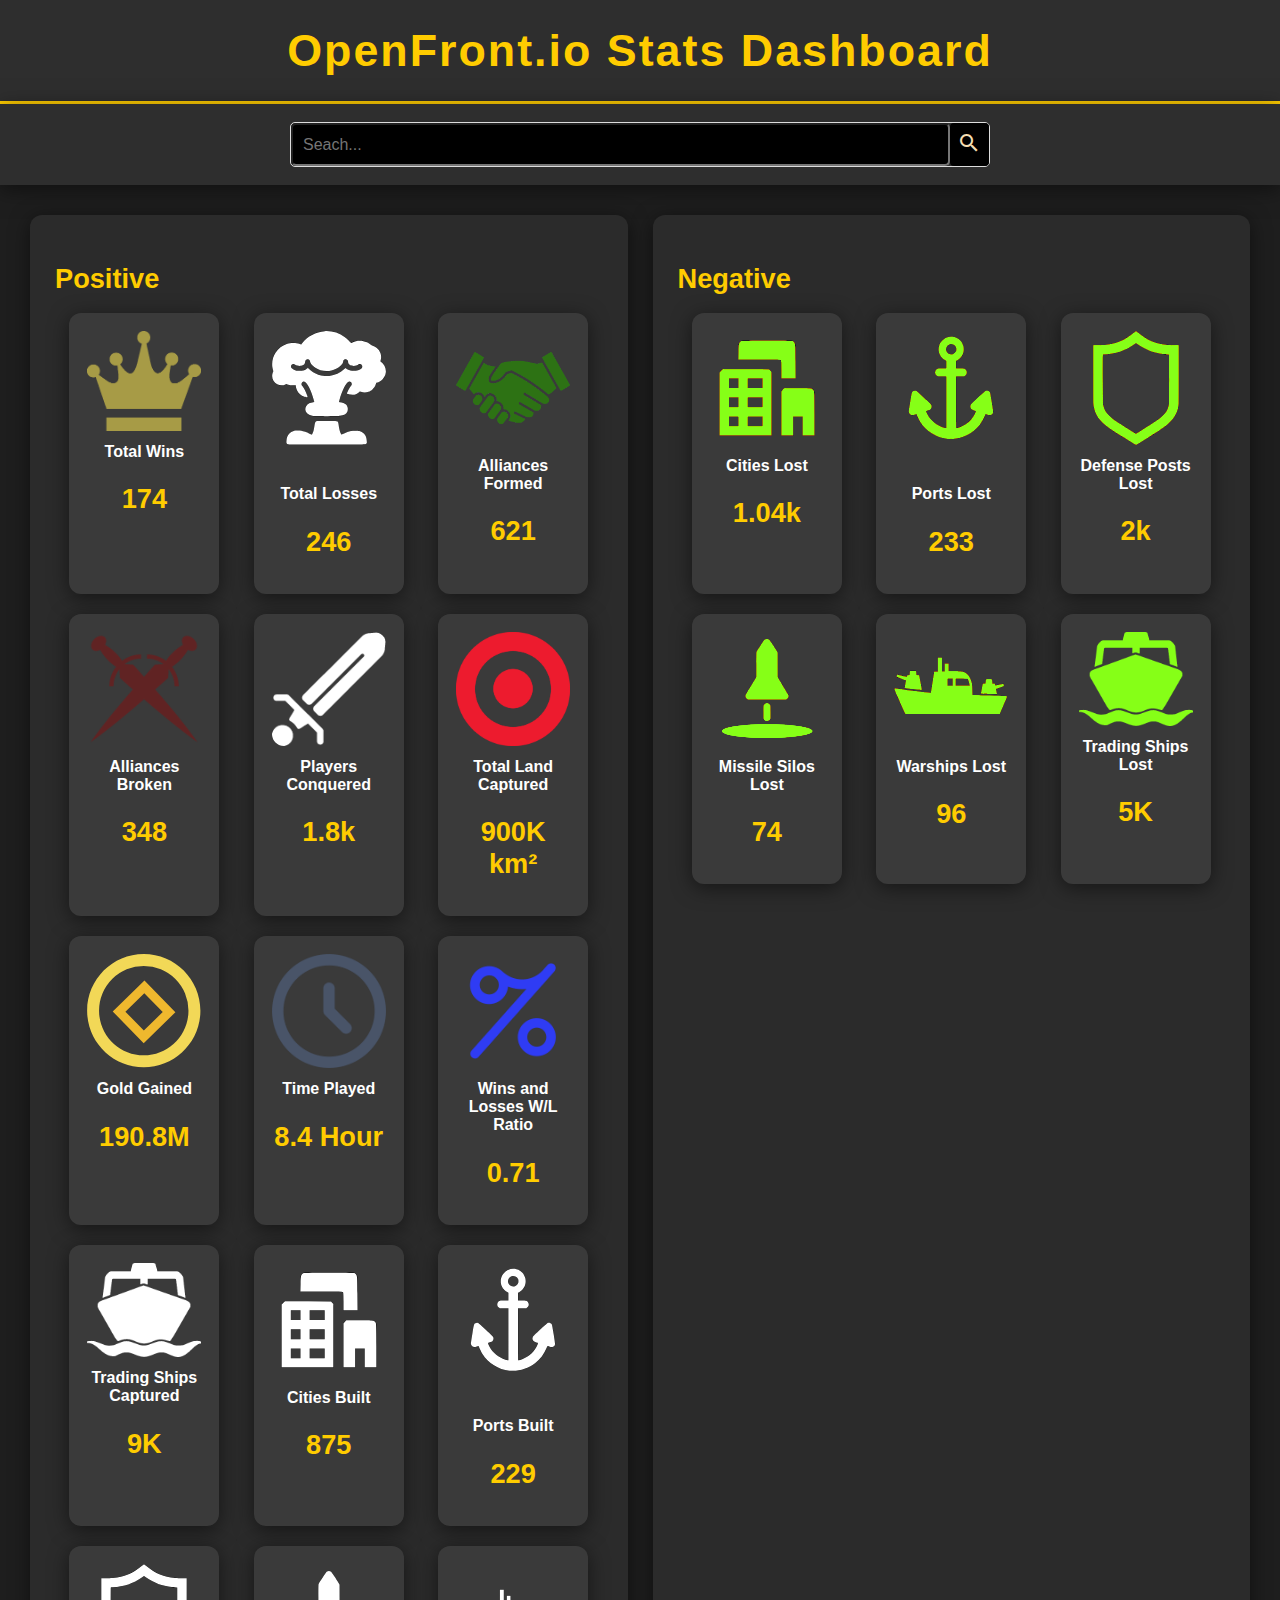
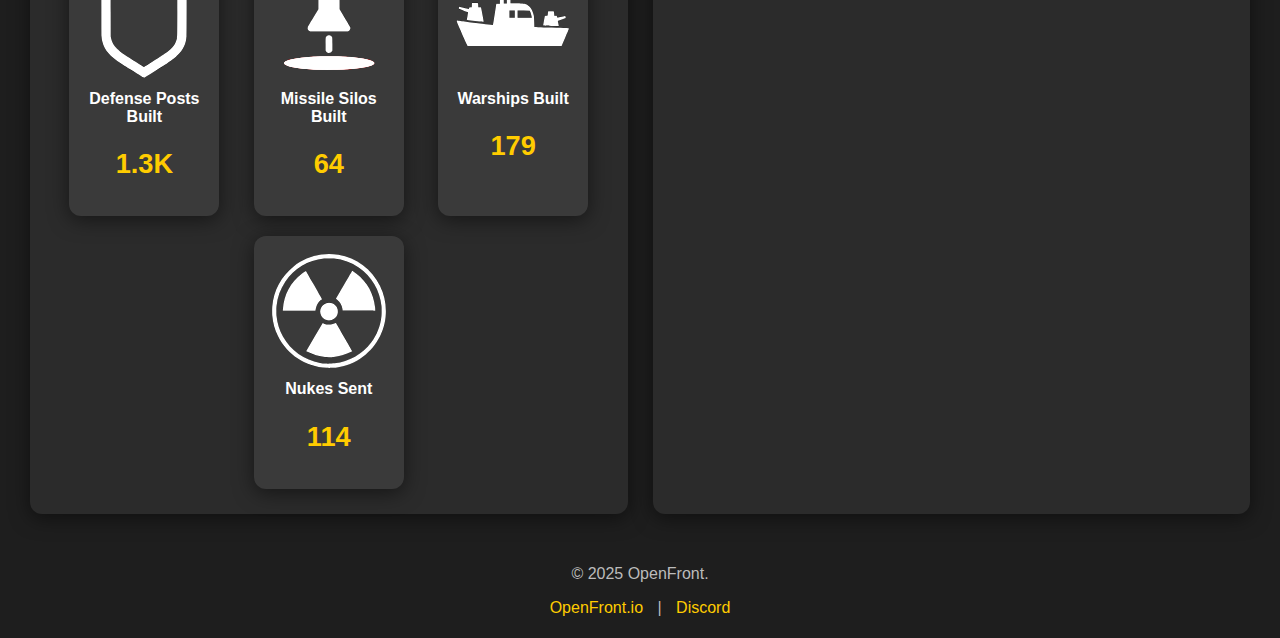
==== Openfront Stats Website/playerstats.html @ 2bfa172c "Add files via upload" ====
<!DOCTYPE html>
<html lang="en">
<head>
    <meta charset="UTF-8">
    <meta name="viewport" content="width=device-width, initial-scale=1.0">
    <link href="https://fonts.googleapis.com/icon?family=Material+Icons" rel="stylesheet" />
    <title>OpenFront.io Statistics System</title>
    <link rel="stylesheet" href="styles/main.css">
</head>
<body>
    <header>
        <h1>OpenFront.io Stats Dashboard</h1>
    </header>
    <nav>
        <div class="header__search">
            <form action="javascript:void(0);">
                <input id="searchbar" onkeyup="searchStructures()" type="text" name="search" placeholder="Seach..." />
                <button type="submit"><i class="material-icons">search</i></button>
            </form>
        </div>
    </nav>
    <div class="container">
        <div class="section">
            <h2>Positive</h2>
            <div class="structures">
                <div class="structure-item">
                    <img src="assets/images/icons/CrownIcon.png" alt="Crown">
                    <h4>Total Wins</h4>
                    <h2>174</h2>
                </div>
                <div class="structure-item">
                    <img src="assets/images/icons/MushroomCloudIconWhite.svg" alt="MushroomCloud">
                    <h4>Total Losses</h4>
                    <h2>246</h2>
                </div>
                <div class="structure-item">
                    <img src="assets/images/icons/AllianceIcon.png" alt="Alliance">
                    <h4>Alliances Formed</h4>
                    <h2>621</h2>
                </div>
                <div class="structure-item">
                    <img src="assets/images/icons/TraitorIcon.png" alt="TraitorIcon">
                    <h4>Alliances Broken</h4>
                    <h2>348</h2>
                </div>
                <div class="structure-item">
                    <img src="assets/images/icons/SwordIconWhite.png" alt="SwordIcon">
                    <h4>Players Conquered</h4>
                    <h2>1.8k</h2>
                </div>
                <div class="structure-item">
                    <img src="assets/images/icons/TargetIcon.png" alt="TargetIcon">
                    <h4>Total Land Captured</h4>
                    <h2>900K km²</h2>
                </div>
                <div class="structure-item">
                    <img src="assets/images/icons/GoldCoinIcon.svg" alt="GoldIcon">
                    <h4>Gold Gained</h4>
                    <h2>190.8M</h2>
                </div>
                <div class="structure-item">
                    <img src="assets/images/icons/ClockIcon.png" alt="ClockIcon">
                    <h4>Time Played</h4>
                    <h2>8.4 Hour</h2>
                </div>
                <div class="structure-item">
                    <img src="assets/images/icons/PercentageIcon.png" alt="PercentageIcon">
                    <h4>Wins and Losses W/L Ratio</h4>
                    <h2>0.71</h2>
                </div>
                <div class="structure-item">
                    <img src="assets/images/icons/BoatIconWhite.png" alt="BoatIconWhite">
                    <h4>Trading Ships Captured</h4>
                    <h2>9K</h2>
                </div>
                <div class="structure-item">
                    <img src="assets/images/icons/CityIconWhite.svg" alt="City">
                    <h4>Cities Built</h4>
                    <h2>875</h2>
                </div>
                <div class="structure-item">
                    <img src="assets/images/icons/PortIcon.svg" alt="Port">
                    <h4>Ports Built</h4>
                    <h2>229</h2>
                </div>
                <div class="structure-item">
                    <img src="assets/images/icons/ShieldIconWhite.svg" alt="Defense Post">
                    <h4>Defense Posts Built</h4>
                    <h2>1.3K</h2>
                </div>
                <div class="structure-item">
                    <img src="assets/images/icons/MissileSiloIconWhite.svg" alt="Missile Silo">
                    <h4>Missile Silos Built</h4>
                    <h2>64</h2>
                </div>
                <div class="structure-item">
                    <img src="assets/images/icons/DestroyerIconWhite.svg" alt="Warship">
                    <h4>Warships Built</h4>
                    <h2>179</h2>
                </div>
                <div class="structure-item">
                    <img src="assets/images/icons/NukeIconWhite.svg" alt="Nukes">
                    <h4>Nukes Sent</h4>
                    <h2>114</h2>
                </div>
            </div>
        </div>
        <div class="section">
            <h2>Negative</h2>
            <div class="structures">
                <div class="structure-item">
                    <img style="filter: sepia(1) saturate(3000%) hue-rotate(30deg) brightness(100%) contrast(100%);" src="assets/images/icons/CityIconWhite.svg" alt="City">
                    <h4>Cities Lost</h4>
                    <h2>1.04k</h2>
                </div>
                <div class="structure-item">
                    <img style="filter: sepia(1) saturate(3000%) hue-rotate(30deg) brightness(100%) contrast(100%);" src="assets/images/icons/PortIcon.svg" alt="Port">
                    <h4>Ports Lost</h4>
                    <h2>233</h2>
                </div>
                <div class="structure-item">
                    <img style="filter: sepia(1) saturate(3000%) hue-rotate(30deg) brightness(100%) contrast(100%);" src="assets/images/icons/ShieldIconWhite.svg" alt="Defense Post">
                    <h4>Defense Posts Lost</h4>
                    <h2>2k</h2>
                </div>
                <div class="structure-item">
                    <img style="filter: sepia(1) saturate(3000%) hue-rotate(30deg) brightness(100%) contrast(100%);" src="assets/images/icons/MissileSiloIconWhite.svg" alt="Missile Silo">
                    <h4>Missile Silos Lost</h4>
                    <h2>74</h2>
                </div>
                <div class="structure-item">
                    <img style="filter: sepia(1) saturate(3000%) hue-rotate(30deg) brightness(100%) contrast(100%);" src="assets/images/icons/DestroyerIconWhite.svg" alt="Warship">
                    <h4>Warships Lost</h4>
                    <h2>96</h2>
                </div>
                <div class="structure-item">
                    <img style="filter: sepia(1) saturate(3000%) hue-rotate(30deg) brightness(100%) contrast(100%);" src="assets/images/icons/BoatIconWhite.png" alt="BoatIconWhite">
                    <h4>Trading Ships Lost</h4>
                    <h2>5K</h2>
                </div>
            </div>
        </div>
    </div>
        <!-- Footer Section -->
        <footer class="footer">
            <p>&copy; 2025 OpenFront.</p>
            <p><a href="#">OpenFront.io</a> | <a href="#">Discord</a></p>
        </footer>
        <script>
            function searchStructures() {
    const searchValue = document.getElementById('searchbar').value.trim().toLowerCase();
    const structureItems = document.querySelectorAll('.structure-item');
    let resultsFound = false;

    structureItems.forEach((item) => {
        const title = item.querySelector('h4').innerText.toLowerCase();

        // Check if the title matches the search value
        if (title.includes(searchValue)) {
            item.style.display = 'block';
            resultsFound = true;
        } else {
            item.style.display = 'none';
        }
    });

    // Show/hide "No results" message
    const noResultsElement = document.getElementById('noResults');
    if (noResultsElement) {
        noResultsElement.style.display = resultsFound ? 'none' : 'block';
    }
} 

// Optional: Add an event listener to trigger the search on input
const searchBar = document.getElementById('searchbar');
if (searchBar) {
    searchBar.addEventListener('input', searchStructures);
} 

        </script>
</body>
</html>
---- Openfront Stats Website/styles/main.css ----
:root {
    --primary-color: #ffcc00;
    --secondary-color: #2e2e2e;
    --background-color: #1e1e1e;
    --text-color: #fff;
    --card-bg: #2b2b2b;
    --hover-bg: #3a3a3a;
    --hover-red: #ff4d4d;
    --border-radius: 12px;
    --shadow: 0 4px 20px rgba(0, 0, 0, 0.5);
}

* {
    box-sizing: border-box;
}

body {
    margin: 0;
    padding: 0;
    font-family: 'Arial', sans-serif;
    background-color: var(--background-color);
    color: var(--text-color);
}

header {
    padding: 25px;
    text-align: center;
    background-color: var(--secondary-color);
    border-bottom: 3px solid var(--primary-color);
    box-shadow: var(--shadow);
}

h1 {
    margin: 0;
    font-size: 2.8em;
    color: var(--primary-color);
    letter-spacing: 2px;
}

nav {
    display: flex;
    justify-content: center;
    gap: 40px;
    padding: 18px;
    background-color: var(--secondary-color);
    box-shadow: var(--shadow);
}

nav a {
    text-decoration: none;
    color: var(--text-color);
    padding: 14px 28px;
    border-radius: var(--border-radius);
    background-color: var(--card-bg);
    transition: background 0.3s, transform 0.2s;
}

nav a:hover {
    background-color: var(--hover-bg);
    transform: scale(1.1);
}

.container {
    padding: 30px;
    display: grid;
    grid-template-columns: repeat(auto-fit, minmax(300px, 1fr));
    gap: 25px;
}

.section {
    padding: 25px;
    background-color: var(--card-bg);
    border-radius: var(--border-radius);
    box-shadow: var(--shadow);
    transition: transform 0.3s;
}

.section:hover {
    transform: translateY(-8px);
}

.section h2 {
    color: var(--primary-color);
    margin-bottom: 18px;
    font-size: 1.7em;
}

.structures {
    display: flex;
    justify-content: space-evenly;
    flex-wrap: wrap;
    gap: 20px;
}

.structure-item {
    text-align: center;
    background-color: var(--hover-bg);
    padding: 18px;
    border-radius: var(--border-radius);
    width: 150px;
    box-shadow: var(--shadow);
    transition: transform 0.3s, background-color 0.3s;
}

.structure-item a{
text-decoration: none;
color: white;
}

.structure-item:hover {
    transform: translateY(-5px);
    background-color: var(--hover-red);
}

.structure-item img {
    width: 100%;
    border-radius: var(--border-radius);
}

.structure-item h4, .structure-item p {
    margin: 8px 0;
}

.footer {
    padding: 5px;
    text-align: center;
    color: #bbb;
}

.footer a {
    color: var(--primary-color);
    text-decoration: none;
    margin: 0 10px;
}

.footer a:hover {
    text-decoration: underline;
}

.stat-highlight {
    color: var(--primary-color);
    font-weight: bold;
}

.btn {
    padding: 14px 28px;
    background-color: var(--primary-color);
    color: #000;
    border: none;
    border-radius: var(--border-radius);
    cursor: pointer;
    transition: background 0.3s, transform 0.2s;
    box-shadow: var(--shadow);
}

.btn:hover {
    background-color: #e6b800;
    transform: scale(1.1);
}

.header__search {
width: 100%; /* Takes the full width of the navbar */
max-width: 700px; /* Optional: to limit the maximum width */
}

.header__search form {
border: 1px solid #ddd;
height: 45px;
display: flex;
border-radius: 5px;
}

.header__search input {
width: 100%; /* Makes the search bar take the full width of the container */
padding: 10px;
border-radius: 5px; /* Rounded corners */
font-size: 16px;
box-sizing: border-box; /* Includes padding and border in the width */
background-color: black;
color: aqua;
}

.header__search button {
padding: 0;
height: 100%;
border: none;
background-color: black;
width: 6%;
color: wheat;
border-radius: 4px;
}

.header__search button:hover {
background-color: blue;
}

.header i {
padding: 0 7px;
cursor: pointer;
color: wheat;
}

@media (max-width: 768px) {
    .header__search {
      max-width: 100%; /* Remove max-width for smaller screens */
    }
  }


/* Scrollable Menu */
.scroll-container {
  position: relative;
  width: 100%;
  overflow: hidden;
  display: flex;
  align-items: center;
  user-select: none; /* Prevents text selection */
}

.scrollmenu {
  display: flex;
  overflow-x: auto;
  white-space: nowrap;
  scroll-behavior: smooth;
  gap: 10px;
  padding: 10px;
  scrollbar-width: none; /* Hide scrollbar for Firefox */
  cursor: grab;
}

.scrollmenu:active {
  cursor: grabbing;
}

.scrollmenu::-webkit-scrollbar {
  display: none; /* Hide scrollbar for Chrome, Safari */
}

.scrollmenu a {
  display: inline-block;
  color: white;
  text-align: center;
  padding: 8px 15px;
  text-decoration: none;
  background-color: #232323;
  border-radius: 5px;
  transition: background 0.3s ease;
  flex-shrink: 0;
}

.scrollmenu a:hover {
  background-color: #4c4b4b;
}

/* Navigation Buttons */
.nav-button {
  position: absolute;
  background-color: rgba(0, 0, 0, 0.4);
  color: white;
  border: none;
  cursor: pointer;
  padding: 10px;
  border-radius: 5px;
  font-size: 20px;
  transition: 0.3s;
  z-index: 10;
}

.nav-button:hover {
  background-color: rgba(0, 0, 0, 0.8);
}

.prev {
  left: 0;
}

.next {
  right: 0;
}
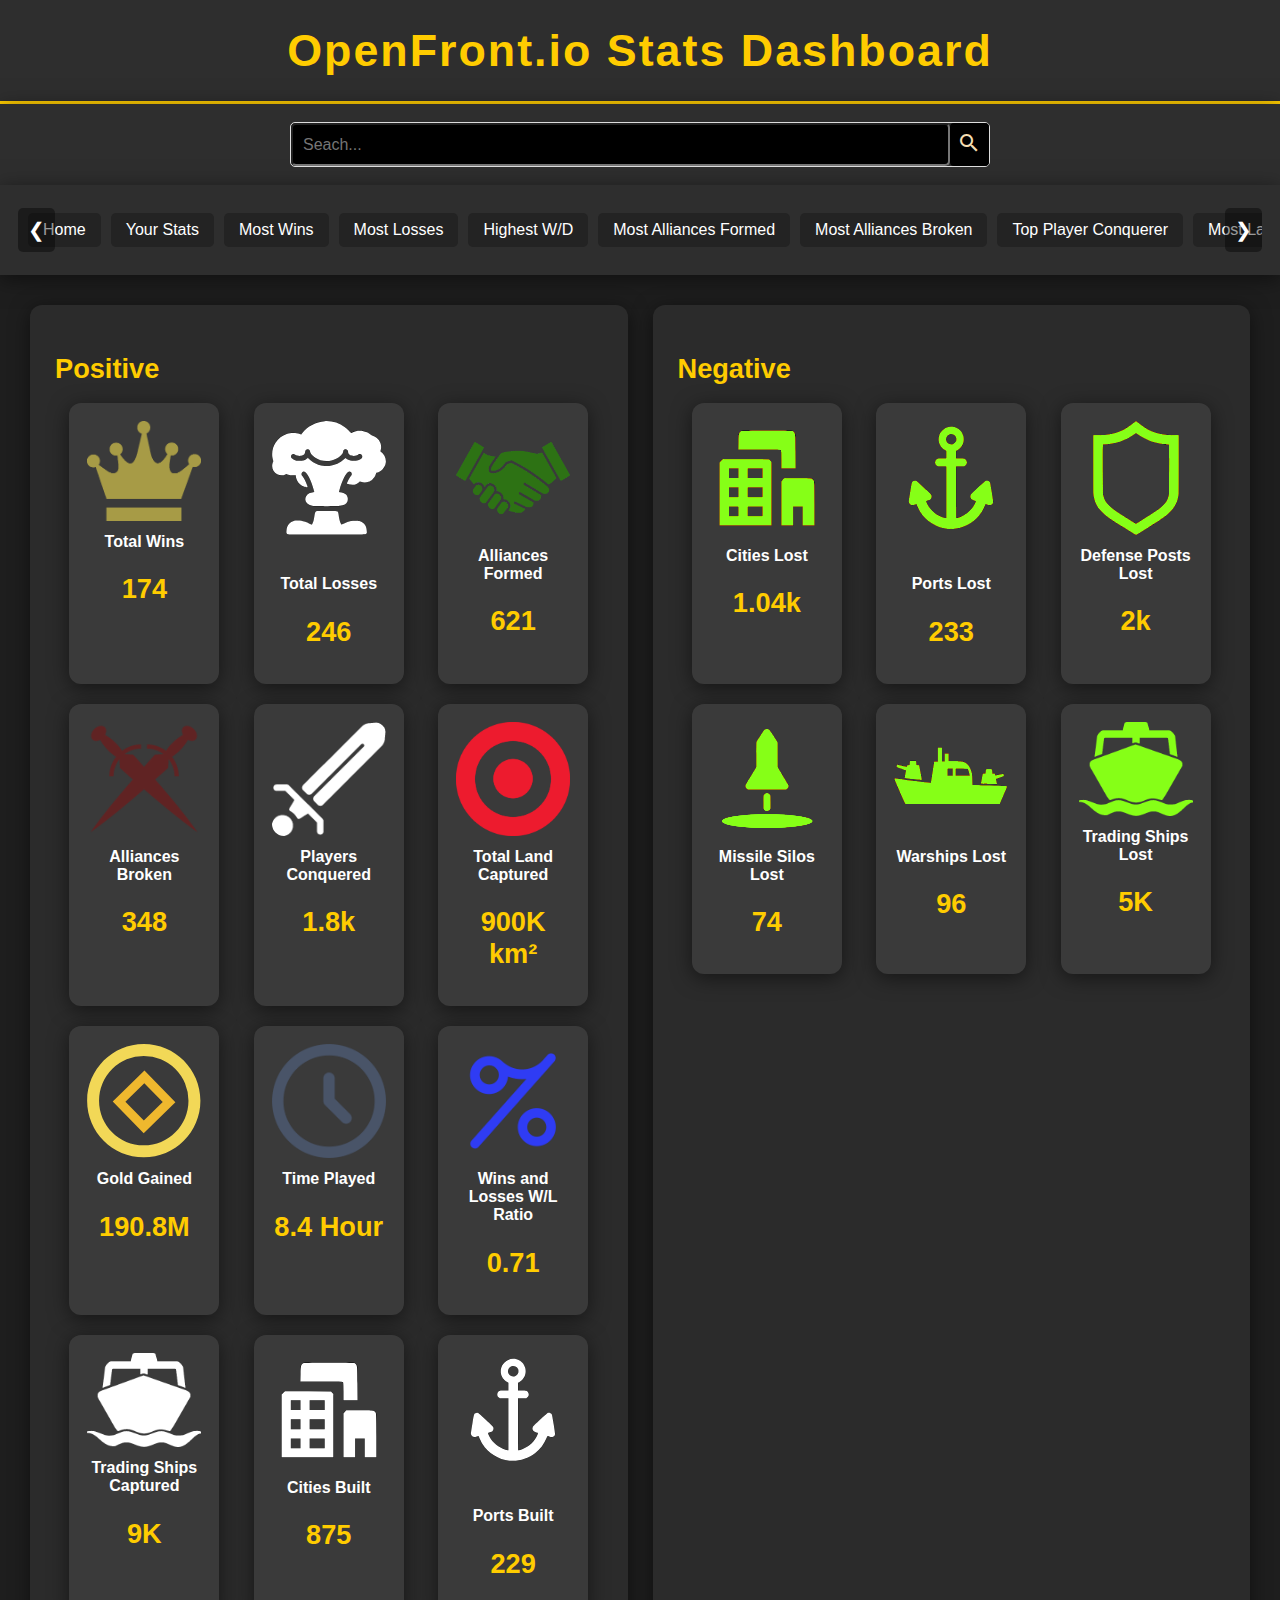
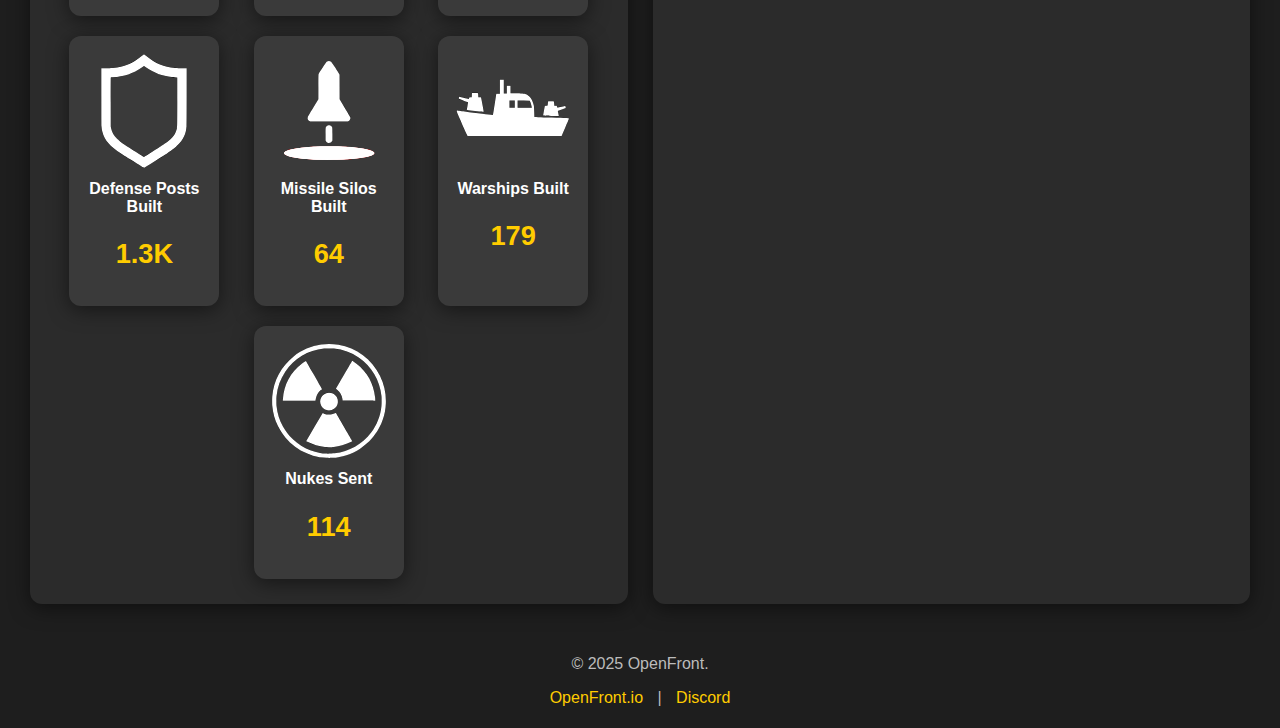
==== commit fbc4b1a0: "Add files via upload" ====
--- a/Openfront Stats Website/playerstats.html
+++ b/Openfront Stats Website/playerstats.html
@@ -19,6 +19,32 @@
             </form>
         </div>
     </nav>
+    <nav>
+        <div class="scroll-container">
+            <button class="nav-button prev">&#10094;</button>
+            <div class="scrollmenu">
+                <a href="../index.html">Home</a>
+                <a href="../playerstats.html">Your Stats</a>
+                <a href="#C3">Most Wins</a>
+                <a href="#C3">Most Losses</a>
+                <a href="#C3">Highest W/D</a>
+                <a href="#C3">Most Alliances Formed</a>
+                <a href="#C3">Most Alliances Broken</a>
+                <a href="#C3">Top Player Conquerer</a>
+                <a href="#C3">Most Land Captured</a>
+                <a href="#C3">Most Gold Earned</a>
+                <a href="#C3">Longest Playtime</a>
+                <a href="#C3">Most Ships Captured</a>
+                <a href="#C3">Most Cities Constructed</a>
+                <a href="#C3">Most Ports Established</a>
+                <a href="#C3">Most Defense Posts Built</a>
+                <a href="#C3">Most Missile Silos Constructed</a>
+                <a href="#C3">Most Warships Created</a>
+                <a href="#C3">Most Nuclear Strikes</a>
+            </div>
+            <button class="nav-button next">&#10095;</button>
+        </div>
+    </nav>
     <div class="container">
         <div class="section">
             <h2>Positive</h2>
@@ -178,5 +204,73 @@
 } 
 
         </script>
+
+<script>
+    const scrollMenu = document.querySelector(".scrollmenu");
+    const prevButton = document.querySelector(".prev");
+    const nextButton = document.querySelector(".next");
+
+    let isDown = false;
+    let startX;
+    let scrollLeft;
+    let velocity = 0;
+    let momentumID;
+
+    function startDragging(e) {
+        isDown = true;
+        startX = e.pageX || e.touches[0].pageX;
+        scrollLeft = scrollMenu.scrollLeft;
+        velocity = 0;
+        cancelMomentumTracking();
+    }
+
+    function stopDragging() {
+        isDown = false;
+        beginMomentumTracking();
+    }
+
+    function moveDragging(e) {
+        if (!isDown) return;
+        e.preventDefault();
+        const x = e.pageX || e.touches[0].pageX;
+        const walk = (x - startX) * 1.5;
+        scrollMenu.scrollLeft = scrollLeft - walk;
+        velocity = (scrollMenu.scrollLeft - scrollLeft) * 0.2;
+    }
+
+    function beginMomentumTracking() {
+        cancelMomentumTracking();
+        momentumID = requestAnimationFrame(momentumLoop);
+    }
+
+    function cancelMomentumTracking() {
+        cancelAnimationFrame(momentumID);
+    }
+
+    function momentumLoop() {
+        scrollMenu.scrollLeft += velocity;
+        velocity *= 0.9;
+        if (Math.abs(velocity) > 0.1) {
+            momentumID = requestAnimationFrame(momentumLoop);
+        }
+    }
+
+    scrollMenu.addEventListener("mousedown", startDragging);
+    scrollMenu.addEventListener("mouseleave", stopDragging);
+    scrollMenu.addEventListener("mouseup", stopDragging);
+    scrollMenu.addEventListener("mousemove", moveDragging);
+
+    scrollMenu.addEventListener("touchstart", startDragging);
+    scrollMenu.addEventListener("touchend", stopDragging);
+    scrollMenu.addEventListener("touchmove", moveDragging);
+
+    prevButton.addEventListener("click", () => {
+        scrollMenu.scrollBy({ left: -200, behavior: 'smooth' });
+    });
+
+    nextButton.addEventListener("click", () => {
+        scrollMenu.scrollBy({ left: 200, behavior: 'smooth' });
+    });
+</script>
 </body>
 </html>
